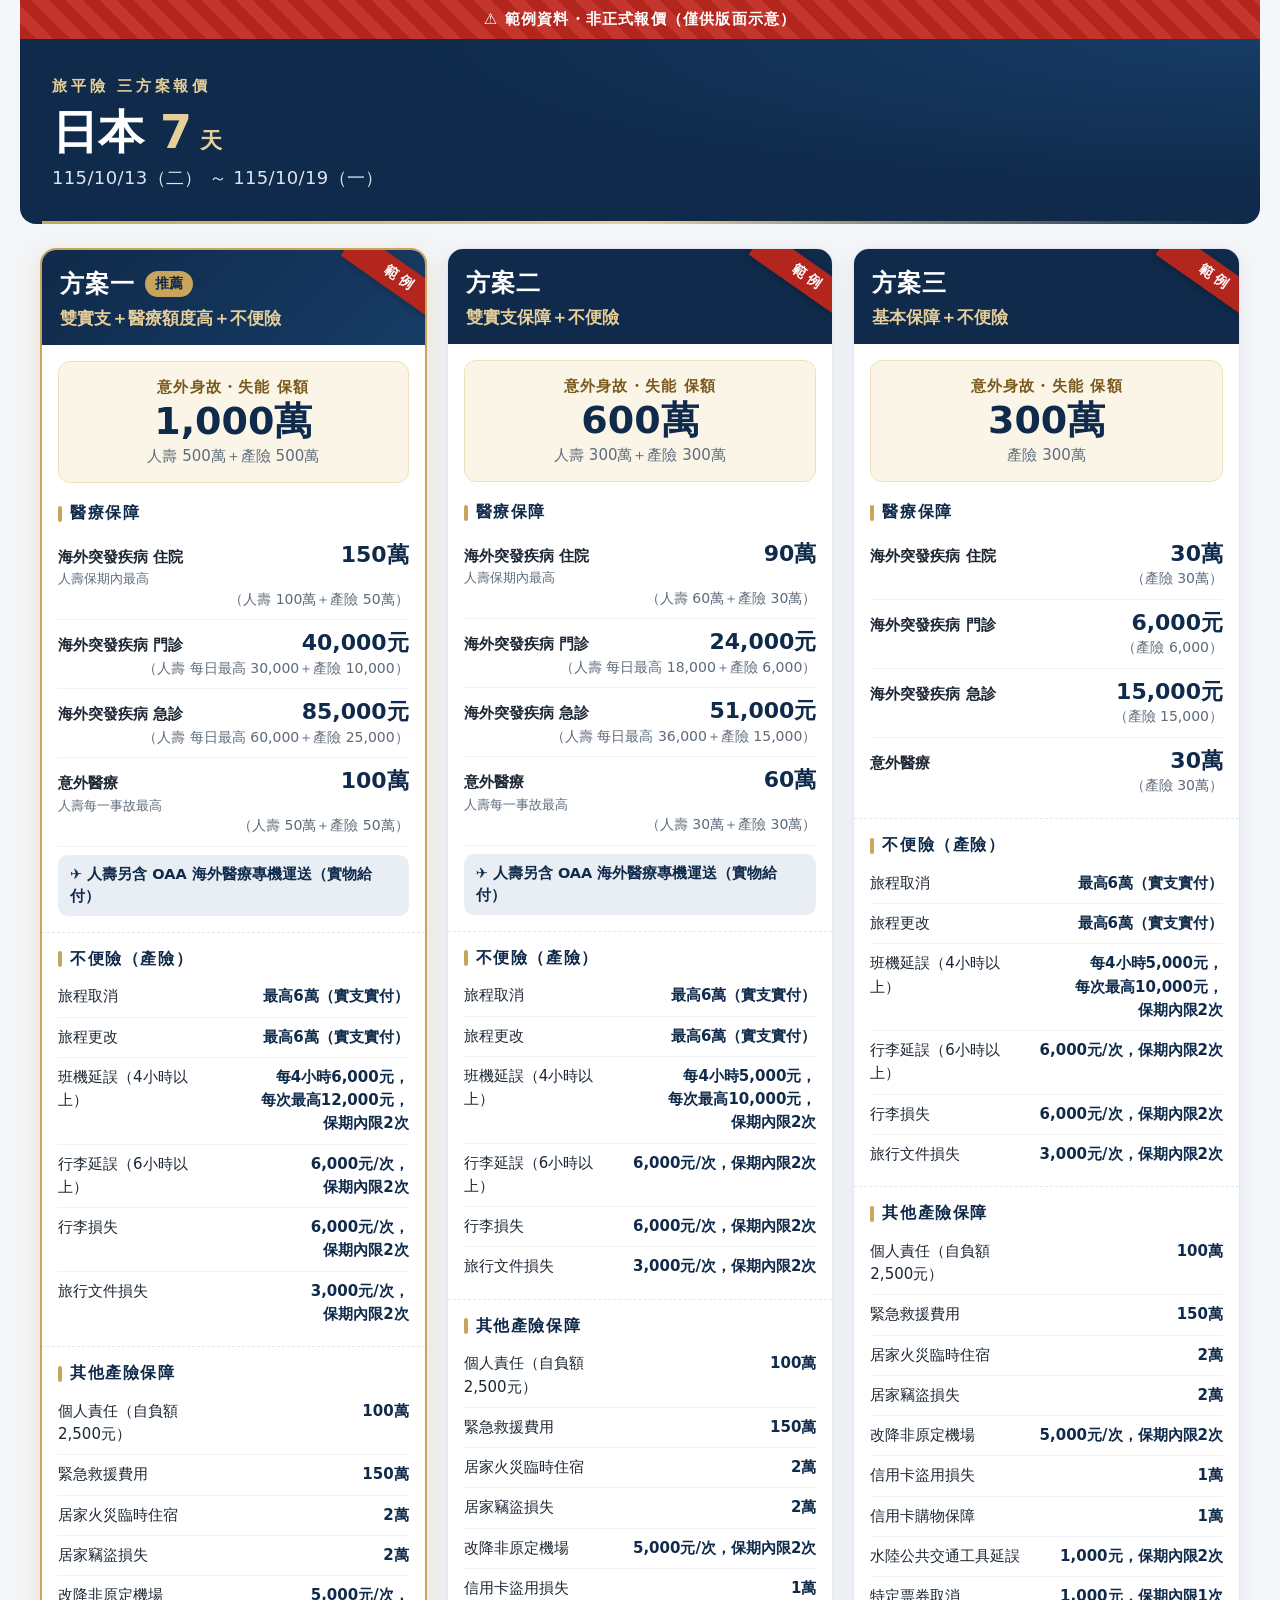
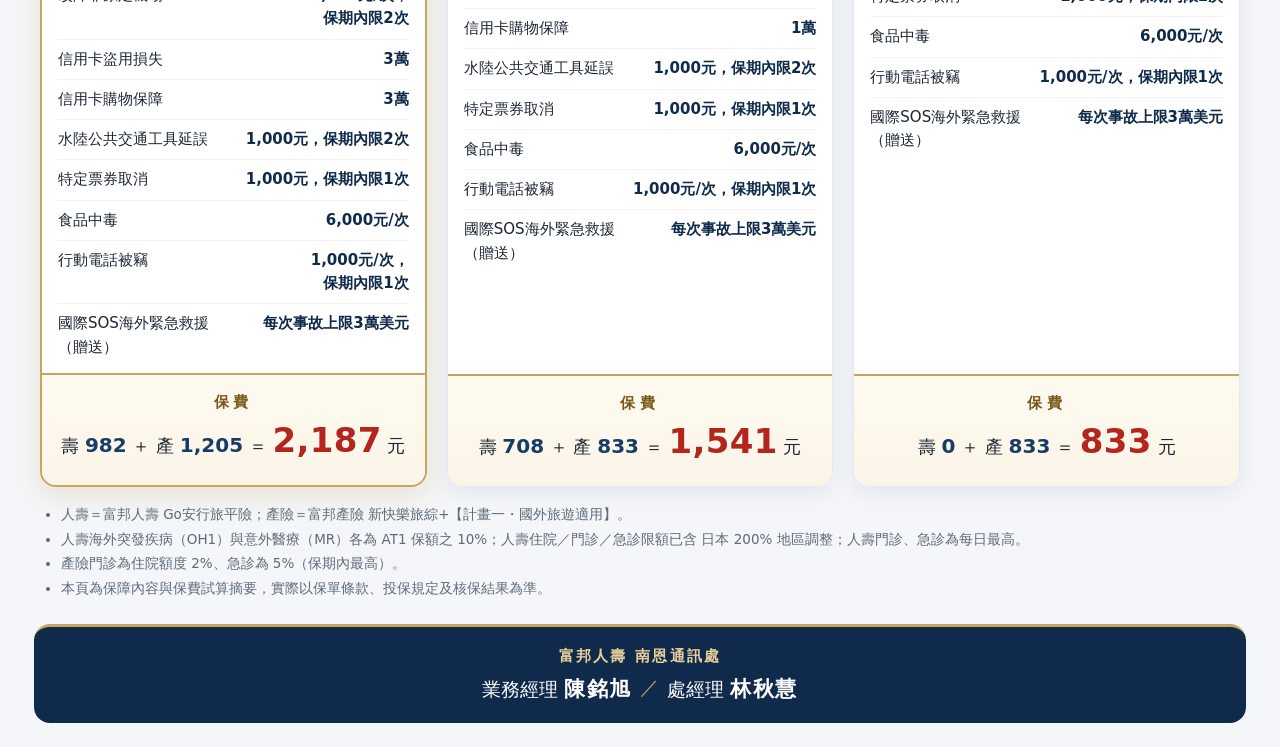
==== index.html @ 8801f83f "Life 亞洲14國 detection: recognise major cities/regions of the 14 countries (東京/首爾/曼谷…)" ====
<!doctype html>
<html lang="zh-Hant-TW">
<head>
<meta charset="utf-8">
<meta name="viewport" content="width=device-width, initial-scale=1, viewport-fit=cover">
<meta name="robots" content="noindex, nofollow">
<meta http-equiv="Cache-Control" content="no-cache, no-store, must-revalidate">
<meta http-equiv="Pragma" content="no-cache">
<meta http-equiv="Expires" content="0">
<meta name="format-detection" content="telephone=no">
<meta name="theme-color" content="#0f2a4a">
<title>旅平險 三方案報價</title>
<link rel="icon" href="data:,">
<link rel="stylesheet" href="css/style.css?v=20261006113220">
</head>
<body>
<div id="app" class="app" aria-live="polite">
  <div class="loading">報價載入中…</div>
</div>
<noscript><p class="noscript">請開啟 JavaScript 以檢視報價內容。</p></noscript>
<script src="js/vendor/pako.min.js?v=20261006113220"></script>
<script src="js/common.js?v=20261006113220"></script>
<script src="js/sample-data.js?v=20261006113220"></script>
<script src="js/view.js?v=20261006113220"></script>
</body>
</html>
---- css/style.css ----
/* 旅平險 三方案報價 — 深藍＋金色、行動版優先 */
:root {
  --navy: #0f2a4a;
  --navy-2: #173c66;
  --navy-soft: #e9eef5;
  --gold: #c9a45c;
  --gold-2: #e6cf9a;
  --gold-soft: #fbf5e8;
  --ink: #1d2733;
  --muted: #5d6b7a;
  --line: #e3e8ef;
  --bg: #f4f6f9;
  --card: #ffffff;
  --danger: #b3261e;
  --radius: 16px;
  --font: "Noto Sans TC", "PingFang TC", "Heiti TC", "Microsoft JhengHei", "Noto Sans CJK TC", system-ui, sans-serif;
}
* { box-sizing: border-box; }
html { -webkit-text-size-adjust: 100%; text-size-adjust: 100%; }
body {
  margin: 0; background: var(--bg); color: var(--ink);
  font-family: var(--font); font-size: 17px; line-height: 1.55;
  -webkit-font-smoothing: antialiased;
}
.app { max-width: 1240px; margin: 0 auto; padding-bottom: env(safe-area-inset-bottom); }
.loading, .noscript { padding: 48px 20px; text-align: center; color: var(--muted); }

/* 範例標示 */
.sample-banner {
  position: sticky; top: 0; z-index: 20;
  background: repeating-linear-gradient(45deg, #b3261e, #b3261e 12px, #c4362d 12px, #c4362d 24px);
  color: #fff; text-align: center; font-weight: 700; letter-spacing: .08em;
  padding: 8px 12px; font-size: 15px;
}
.card-sample {
  position: absolute; top: 14px; right: -38px; transform: rotate(35deg);
  background: var(--danger); color: #fff; font-weight: 800; font-size: 14px; letter-spacing: .3em;
  padding: 4px 44px; z-index: 2; box-shadow: 0 2px 6px rgba(0,0,0,.2);
}

/* 頁首：只顯示 目的地／天數／日期 */
.hero {
  background: radial-gradient(120% 140% at 100% 0%, var(--navy-2) 0%, var(--navy) 60%);
  color: #fff; padding: 28px 22px 26px; position: relative; overflow: hidden;
}
.hero::after {
  content: ""; position: absolute; left: 22px; right: 22px; bottom: 0; height: 3px;
  background: linear-gradient(90deg, var(--gold), var(--gold-2), transparent);
}
.hero-kicker { color: var(--gold-2); font-size: 15px; letter-spacing: .25em; font-weight: 600; }
.hero-title { margin: 6px 0 4px; font-size: 40px; line-height: 1.2; font-weight: 800; display: flex; flex-wrap: wrap; gap: 4px 16px; align-items: baseline; }
.hero-title .days { color: var(--gold-2); }
.hero-title .days small { font-size: 22px; font-weight: 700; }
.hero-dates { font-size: 18px; color: #dbe4ef; letter-spacing: .02em; }

/* 方案導覽 */
.plan-nav {
  position: sticky; top: 0; z-index: 10; display: flex; gap: 8px; padding: 10px 14px;
  background: rgba(244,246,249,.94); backdrop-filter: blur(6px); -webkit-backdrop-filter: blur(6px);
  border-bottom: 1px solid var(--line); overflow-x: auto;
}
.sample-banner ~ .plan-nav { top: 39px; }
.plan-nav a {
  flex: 1 0 auto; text-align: center; text-decoration: none; color: var(--navy);
  background: #fff; border: 1px solid #cdd7e3; border-radius: 999px; padding: 6px 14px; font-weight: 700; font-size: 16px;
}
.plan-nav a:active { background: var(--navy); color: #fff; }

/* 方案卡片 */
.plans { display: grid; grid-template-columns: 1fr; gap: 18px; padding: 16px 14px 8px; }
.plan-card {
  position: relative; overflow: hidden; background: var(--card); border-radius: var(--radius);
  border: 1px solid var(--line); box-shadow: 0 6px 22px rgba(15,42,74,.08);
  display: flex; flex-direction: column; scroll-margin-top: 64px;
}
.plan-card.is-reco { border: 2px solid var(--gold); box-shadow: 0 8px 28px rgba(201,164,92,.25); }
.plan-head { background: var(--navy); color: #fff; padding: 16px 18px 14px; }
.plan-card.is-reco .plan-head { background: linear-gradient(135deg, var(--navy) 0%, var(--navy-2) 100%); }
.plan-title { display: flex; align-items: center; gap: 10px; }
.plan-no { font-size: 24px; font-weight: 800; letter-spacing: .04em; }
.reco-badge { background: var(--gold); color: var(--navy); font-size: 14px; font-weight: 800; padding: 2px 10px; border-radius: 999px; }
.plan-tagline { margin-top: 2px; color: var(--gold-2); font-size: 17px; font-weight: 600; }

.death-box { margin: 16px 16px 4px; padding: 14px 16px; border-radius: 12px; background: var(--gold-soft); border: 1px solid #efe0bd; text-align: center; }
.death-label { color: #7a5a1c; font-size: 15px; font-weight: 700; letter-spacing: .08em; }
.death-val { font-size: 38px; font-weight: 800; color: var(--navy); line-height: 1.2; }
.death-br { color: var(--muted); font-size: 15px; }

.sec-title {
  margin: 0 0 6px; font-size: 16px; font-weight: 800; color: var(--navy); letter-spacing: .1em;
  display: flex; align-items: center; gap: 8px;
}
.sec-title::before { content: ""; width: 4px; height: 16px; border-radius: 2px; background: var(--gold); }
.cov, .inconv, .others { padding: 14px 16px 6px; }
.inconv, .others { border-top: 1px dashed var(--line); margin-top: 6px; }

.cov-row { display: grid; grid-template-columns: 1fr auto; align-items: baseline; column-gap: 10px; padding: 9px 0; border-bottom: 1px solid #f0f2f6; }
.cov-row:last-of-type { border-bottom: 0; }
.cov-label { font-size: 16px; color: var(--ink); font-weight: 600; }
.cov-sub { display: block; font-size: 12.5px; color: var(--muted); font-weight: 400; }
.cov-val { text-align: right; white-space: nowrap; }
.cov-val strong { font-size: 22px; color: var(--navy); line-height: 1.25; }
.cov-br { grid-column: 1 / -1; text-align: right; font-size: 14px; color: var(--muted); }
.oaa-chip { margin: 8px 0 4px; padding: 8px 12px; border-radius: 10px; background: var(--navy-soft); color: var(--navy); font-size: 14.5px; font-weight: 600; }

.items { list-style: none; margin: 0; padding: 0; }
.items li { display: flex; justify-content: space-between; align-items: baseline; gap: 12px; padding: 8px 0; border-bottom: 1px solid #f0f2f6; }
.items li:last-child { border-bottom: 0; }
.it-name { font-size: 16px; color: var(--ink); flex: 0 1 46%; }
.it-amt { font-size: 16px; font-weight: 700; color: var(--navy); text-align: right; flex: 1 1 54%; }
.it-amt .nw { white-space: nowrap; }
.empty { color: var(--muted); font-size: 15px; margin: 4px 0; }

.premium {
  margin-top: auto; padding: 16px 18px 18px; background: linear-gradient(180deg, #fffaf0, var(--gold-soft));
  border-top: 2px solid var(--gold); text-align: center;
}
.prem-label { font-size: 15px; color: #7a5a1c; font-weight: 800; letter-spacing: .3em; }
.prem-formula { font-size: 18px; color: var(--ink); }
.prem-formula b { font-size: 20px; color: var(--navy-2); }
.prem-total { font-size: 34px; font-weight: 800; color: var(--danger); letter-spacing: .01em; }

.notes-wrap { padding: 4px 18px 8px; }
.notes { margin: 0; padding-left: 1.1em; color: var(--muted); font-size: 13.5px; line-height: 1.6; }
.notes li { margin: 3px 0; }

.site-footer {
  margin: 14px 14px 24px; padding: 18px 16px; border-radius: var(--radius); text-align: center;
  background: var(--navy); color: #fff; border-top: 3px solid var(--gold);
}
.sig-unit { color: var(--gold-2); font-size: 15px; letter-spacing: .15em; font-weight: 600; }
.sig-people { margin-top: 4px; font-size: 19px; display: flex; flex-wrap: wrap; justify-content: center; gap: 2px 8px; }
.sig-people b { font-size: 21px; letter-spacing: .08em; }
.sig-people .sep { color: var(--gold); }

.error-box { margin: 40px 16px; padding: 24px; background: #fff; border-radius: var(--radius); border: 1px solid #f1c9c6; text-align: center; }
.error-box h2 { color: var(--danger); margin-top: 0; }

/* 平板／桌機：三欄並排 */
@media (min-width: 760px) {
  .hero { padding: 36px 32px 32px; border-radius: 0 0 var(--radius) var(--radius); }
  .hero-title { font-size: 46px; }
  .plan-nav { display: none; }
  .plans { grid-template-columns: repeat(auto-fit, minmax(300px, 1fr)); gap: 20px; padding: 24px 20px 10px; }
  .notes-wrap { padding: 4px 26px 8px; }
}
@media (min-width: 1100px) {
  .plans { grid-template-columns: repeat(3, 1fr); }
  .it-name, .it-amt { font-size: 15px; }
  .cov-label { font-size: 15px; }
}
@media print {
  body { background: #fff; }
  .plan-nav, .sample-banner { position: static; }
  .plan-card { break-inside: avoid; box-shadow: none; }
}

.hero-schengen {
  display: inline-block; margin-left: 6px; padding: 2px 10px; border-radius: 999px;
  background: #c9a45c; color: #0f2a4a; font-size: 13px; font-weight: 800; letter-spacing: .04em;
  vertical-align: middle;
}

/* 未滿15足歲：主框顯示兒童主約 MRC */
.death-box.child .death-val { font-size: 30px; }
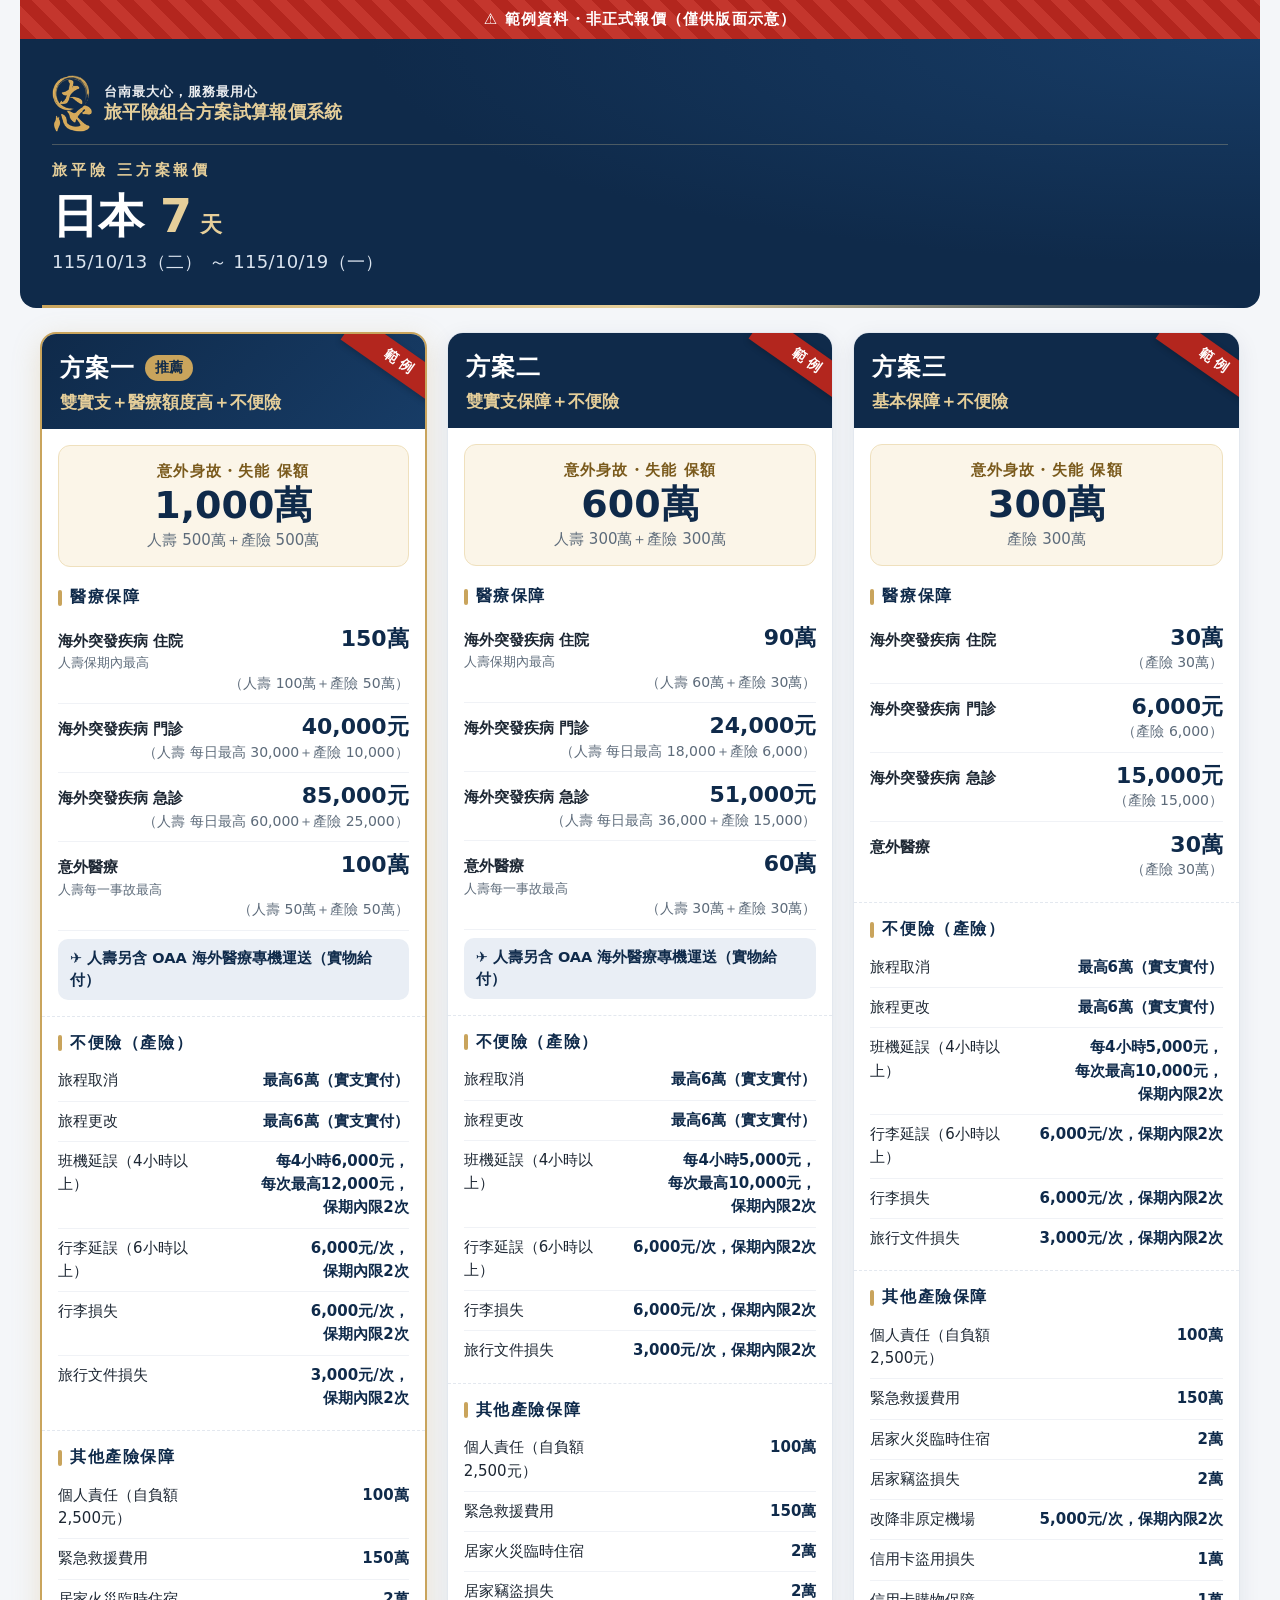
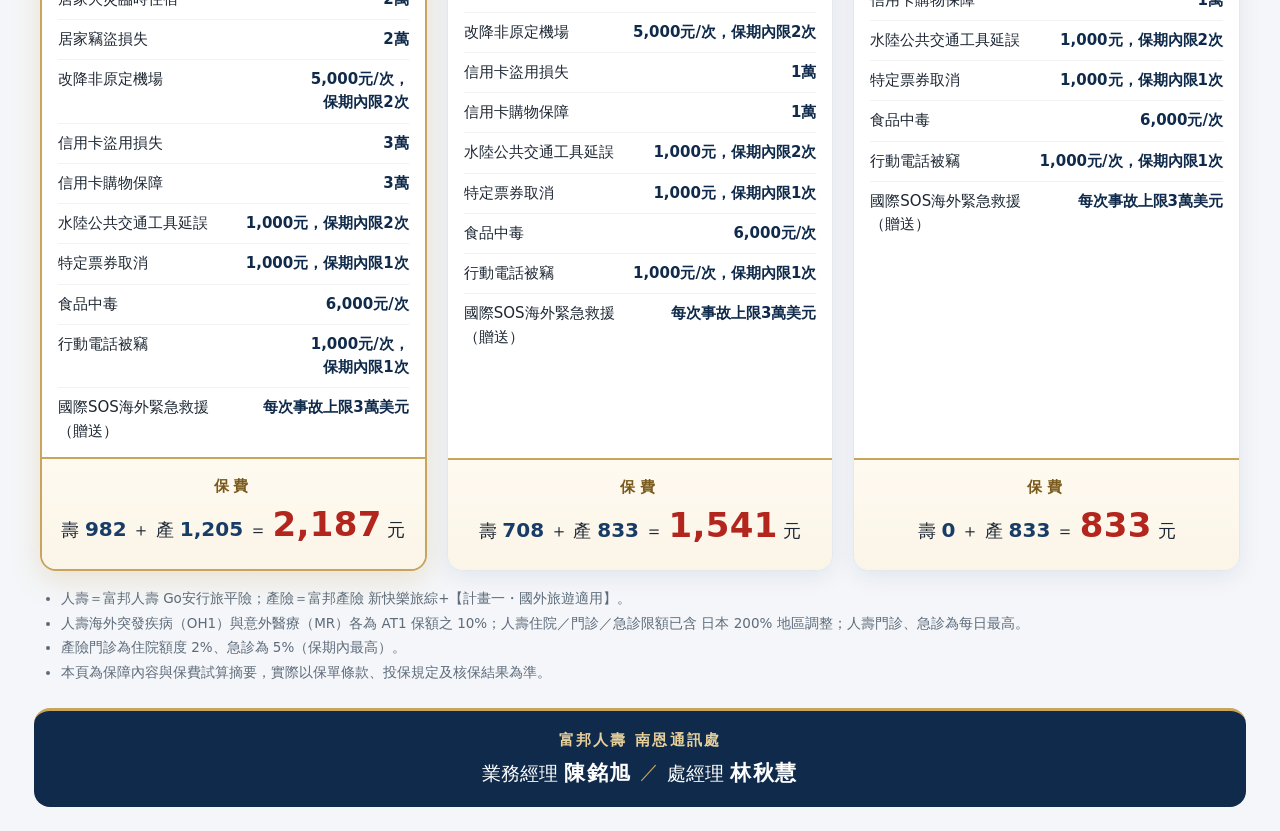
==== commit 74028fe7: "三方案總表圖與客戶頁加上大心品牌標頭（logo＋標語），logo 預載後才產圖" ====
--- a/index.html
+++ b/index.html
@@ -10,17 +10,18 @@
 <meta name="format-detection" content="telephone=no">
 <meta name="theme-color" content="#0f2a4a">
 <title>旅平險 三方案報價</title>
-<link rel="icon" href="data:,">
-<link rel="stylesheet" href="css/style.css?v=20261006113220">
+<link rel="icon" type="image/png" href="img/favicon.png?v=20261006120841">
+<link rel="apple-touch-icon" href="img/favicon.png?v=20261006120841">
+<link rel="stylesheet" href="css/style.css?v=20261006120841">
 </head>
 <body>
 <div id="app" class="app" aria-live="polite">
   <div class="loading">報價載入中…</div>
 </div>
 <noscript><p class="noscript">請開啟 JavaScript 以檢視報價內容。</p></noscript>
-<script src="js/vendor/pako.min.js?v=20261006113220"></script>
-<script src="js/common.js?v=20261006113220"></script>
-<script src="js/sample-data.js?v=20261006113220"></script>
-<script src="js/view.js?v=20261006113220"></script>
+<script src="js/vendor/pako.min.js?v=20261006120841"></script>
+<script src="js/common.js?v=20261006120841"></script>
+<script src="js/sample-data.js?v=20261006120841"></script>
+<script src="js/view.js?v=20261006120841"></script>
 </body>
 </html>
--- a/css/style.css
+++ b/css/style.css
@@ -163,3 +163,10 @@
 
 /* 未滿15足歲：主框顯示兒童主約 MRC */
 .death-box.child .death-val { font-size: 30px; }
+
+/* 品牌列（客戶頁頁首）：大心 logo＋標語＋系統名稱 */
+.brand-bar { display: flex; align-items: center; gap: 12px; margin-bottom: 14px; padding-bottom: 12px; border-bottom: 1px solid rgba(230, 207, 154, .28); }
+.brand-logo { display: block; width: 40px; height: 57px; flex: none; }
+.brand-text { display: flex; flex-direction: column; line-height: 1.35; min-width: 0; }
+.brand-slogan { font-size: 13px; font-weight: 700; letter-spacing: .08em; color: #fff; opacity: .92; }
+.brand-title { font-size: 18px; font-weight: 800; color: var(--gold-2); letter-spacing: .02em; }
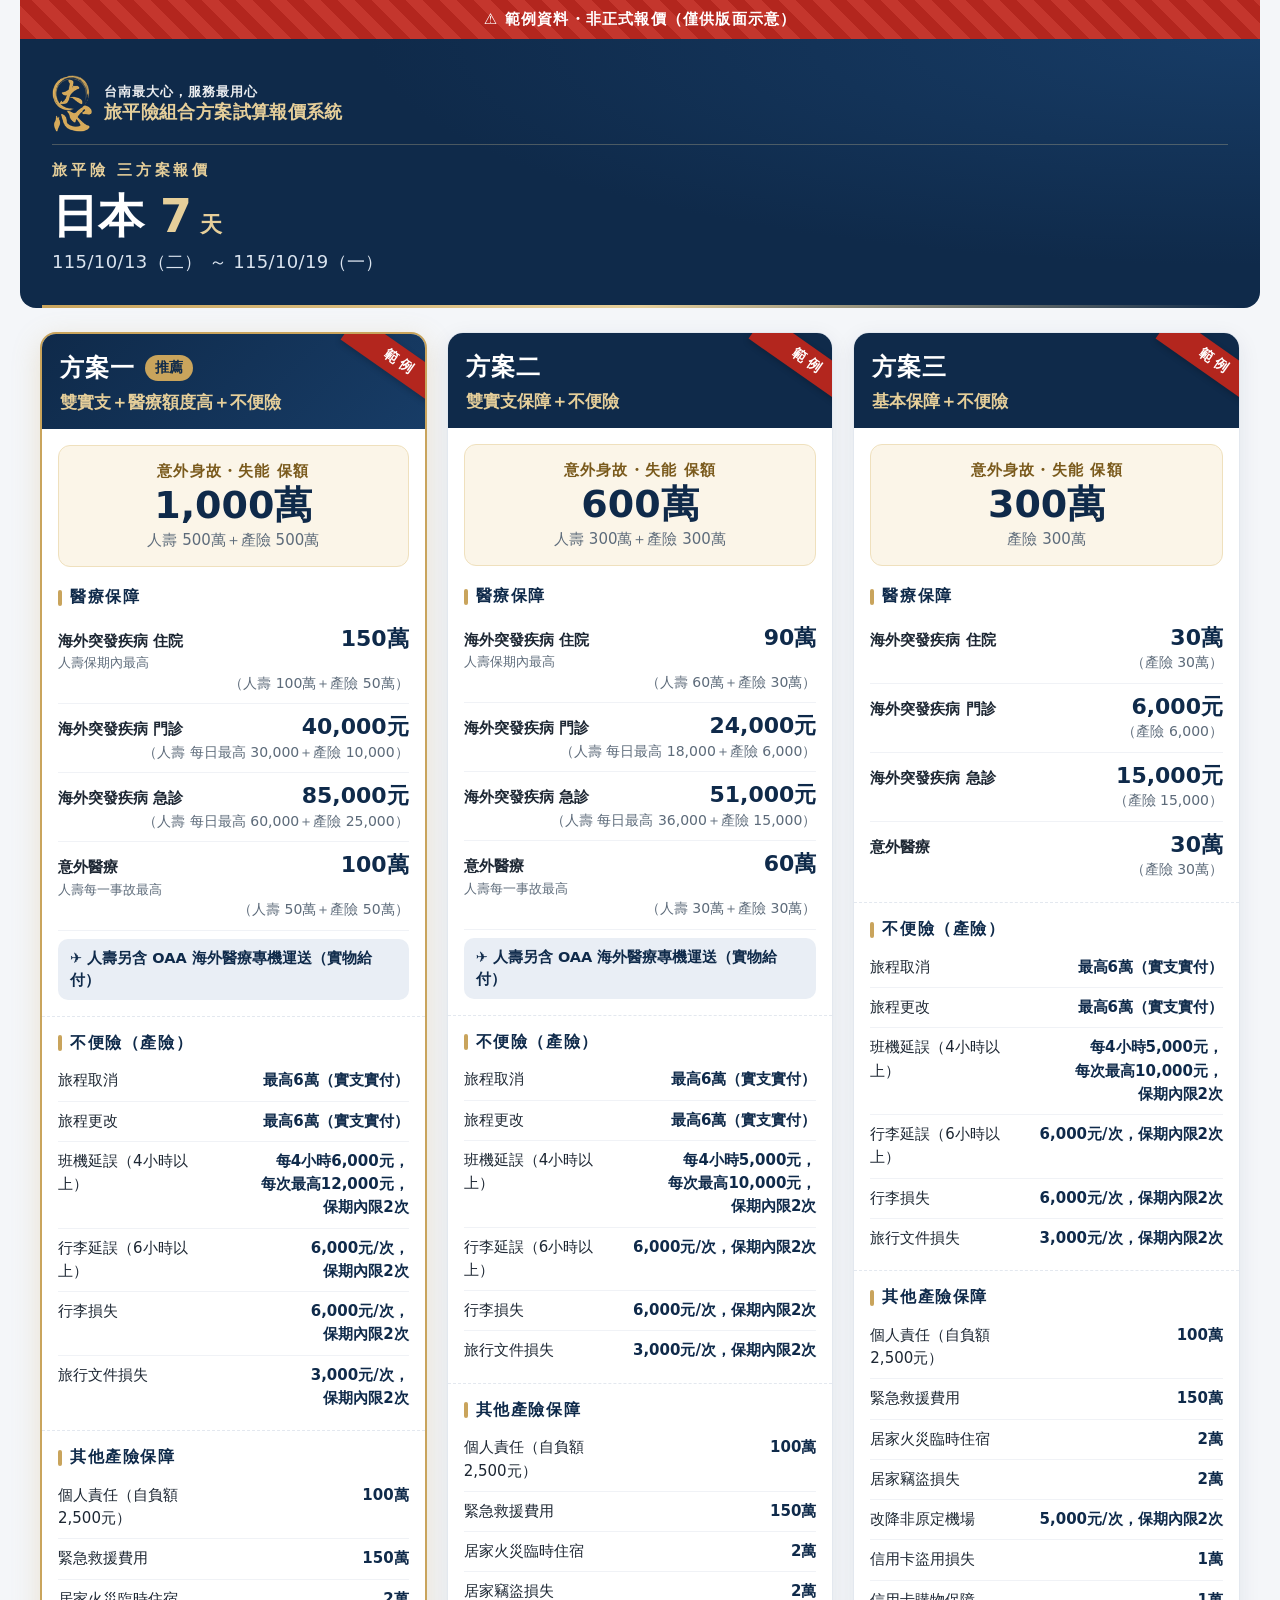
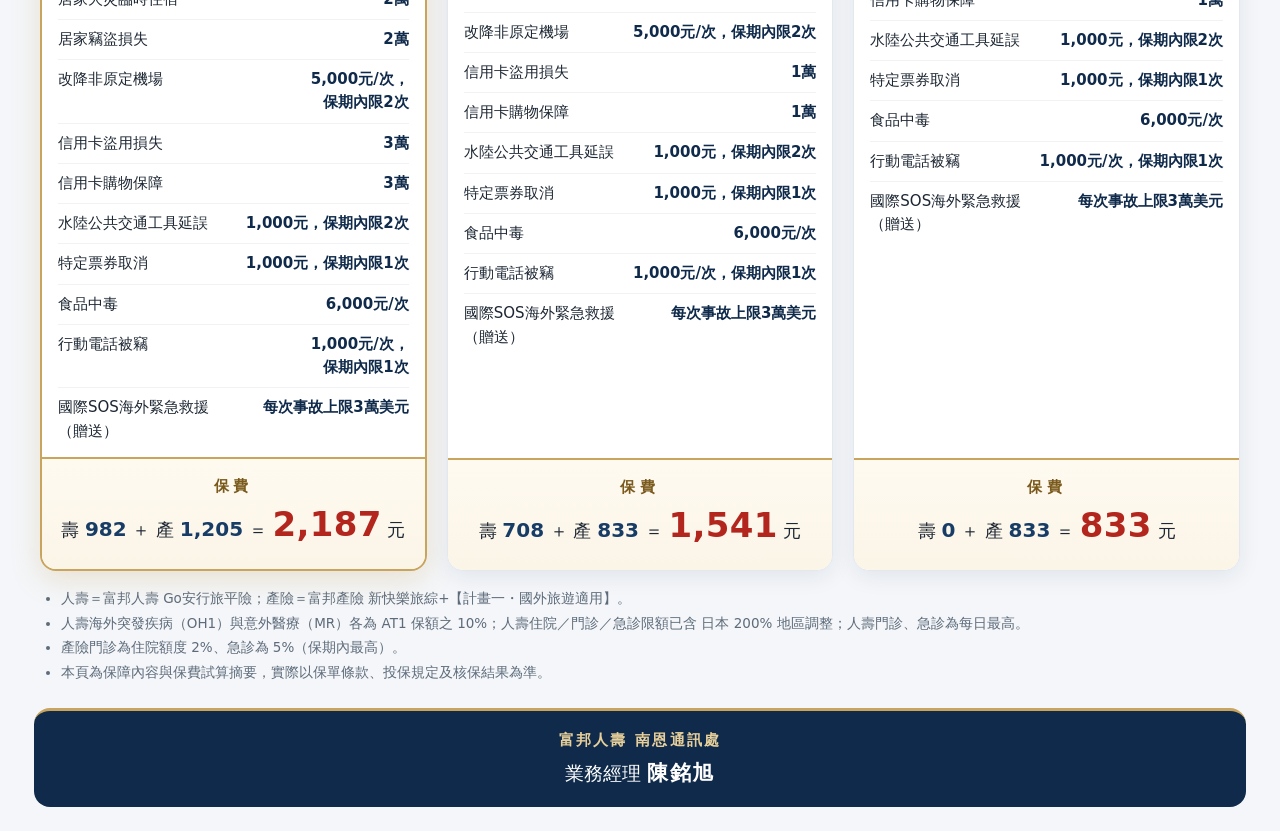
==== commit c35108f0: "66歲以上人壽保費同18～65（僅AT1上限不同）；簽名移除處經理" ====
--- a/index.html
+++ b/index.html
@@ -10,18 +10,18 @@
 <meta name="format-detection" content="telephone=no">
 <meta name="theme-color" content="#0f2a4a">
 <title>旅平險 三方案報價</title>
-<link rel="icon" type="image/png" href="img/favicon.png?v=20261006120841">
-<link rel="apple-touch-icon" href="img/favicon.png?v=20261006120841">
-<link rel="stylesheet" href="css/style.css?v=20261006120841">
+<link rel="icon" type="image/png" href="img/favicon.png?v=20261006121555">
+<link rel="apple-touch-icon" href="img/favicon.png?v=20261006121555">
+<link rel="stylesheet" href="css/style.css?v=20261006121555">
 </head>
 <body>
 <div id="app" class="app" aria-live="polite">
   <div class="loading">報價載入中…</div>
 </div>
 <noscript><p class="noscript">請開啟 JavaScript 以檢視報價內容。</p></noscript>
-<script src="js/vendor/pako.min.js?v=20261006120841"></script>
-<script src="js/common.js?v=20261006120841"></script>
-<script src="js/sample-data.js?v=20261006120841"></script>
-<script src="js/view.js?v=20261006120841"></script>
+<script src="js/vendor/pako.min.js?v=20261006121555"></script>
+<script src="js/common.js?v=20261006121555"></script>
+<script src="js/sample-data.js?v=20261006121555"></script>
+<script src="js/view.js?v=20261006121555"></script>
 </body>
 </html>
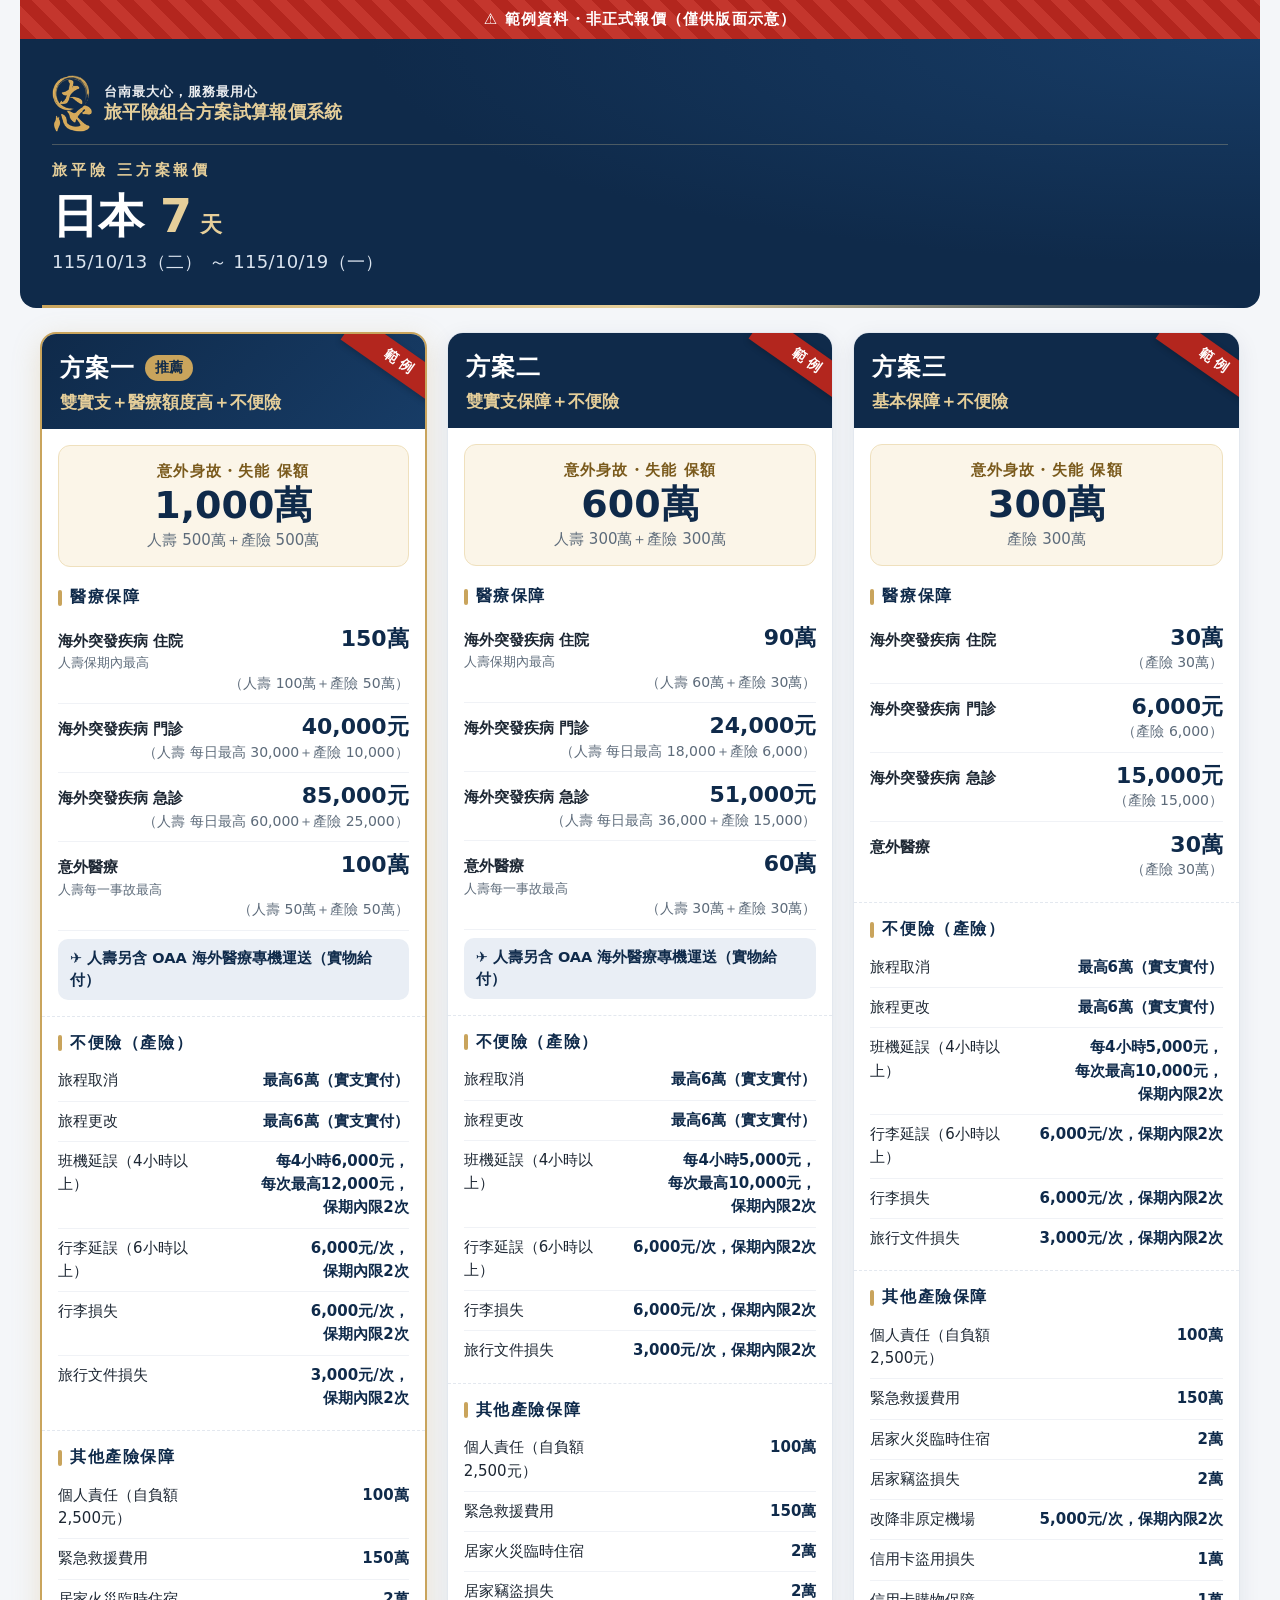
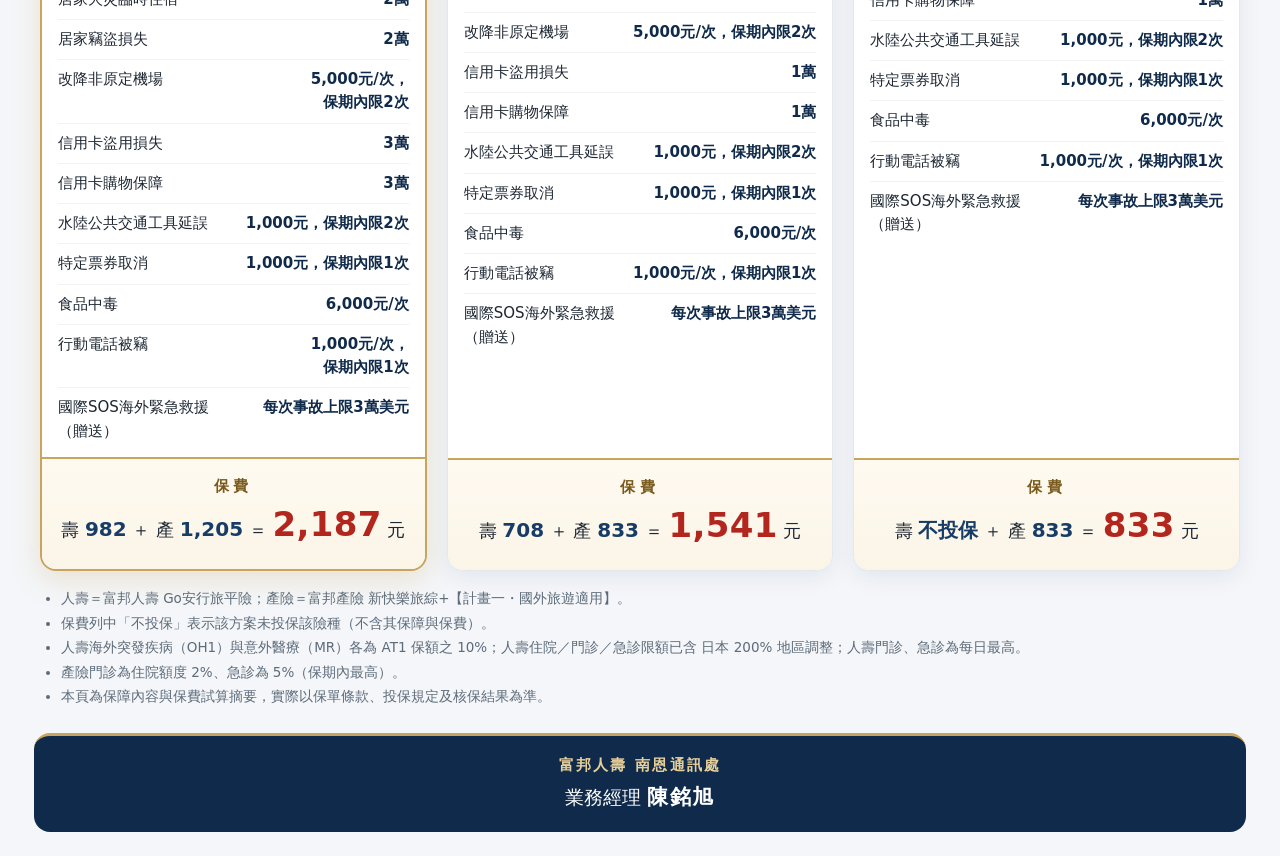
==== commit dd071cf8: "人壽／產險選單加「0（不投保）」：不投保側不列保障與保費，兩側皆0擋總表圖；未滿15歲人壽可選0" ====
--- a/index.html
+++ b/index.html
@@ -4,24 +4,27 @@
 <meta charset="utf-8">
 <meta name="viewport" content="width=device-width, initial-scale=1, viewport-fit=cover">
 <meta name="robots" content="noindex, nofollow">
+<meta name="tq-build" content="115/10/06 14:47">
 <meta http-equiv="Cache-Control" content="no-cache, no-store, must-revalidate">
 <meta http-equiv="Pragma" content="no-cache">
 <meta http-equiv="Expires" content="0">
 <meta name="format-detection" content="telephone=no">
 <meta name="theme-color" content="#0f2a4a">
 <title>旅平險 三方案報價</title>
-<link rel="icon" type="image/png" href="img/favicon.png?v=20261006121555">
-<link rel="apple-touch-icon" href="img/favicon.png?v=20261006121555">
-<link rel="stylesheet" href="css/style.css?v=20261006121555">
+<link rel="icon" type="image/png" href="img/favicon.png?v=20261006144722">
+<link rel="apple-touch-icon" href="img/favicon.png?v=20261006144722">
+<link rel="stylesheet" href="css/style.css?v=20261006144722">
 </head>
 <body>
 <div id="app" class="app" aria-live="polite">
   <div class="loading">報價載入中…</div>
 </div>
 <noscript><p class="noscript">請開啟 JavaScript 以檢視報價內容。</p></noscript>
-<script src="js/vendor/pako.min.js?v=20261006121555"></script>
-<script src="js/common.js?v=20261006121555"></script>
-<script src="js/sample-data.js?v=20261006121555"></script>
-<script src="js/view.js?v=20261006121555"></script>
+<script src="js/vendor/pako.min.js?v=20261006144722"></script>
+<script src="js/config.js?v=20261006144722"></script>
+<script src="js/usage-log.js?v=20261006144722"></script>
+<script src="js/common.js?v=20261006144722"></script>
+<script src="js/sample-data.js?v=20261006144722"></script>
+<script src="js/view.js?v=20261006144722"></script>
 </body>
 </html>
